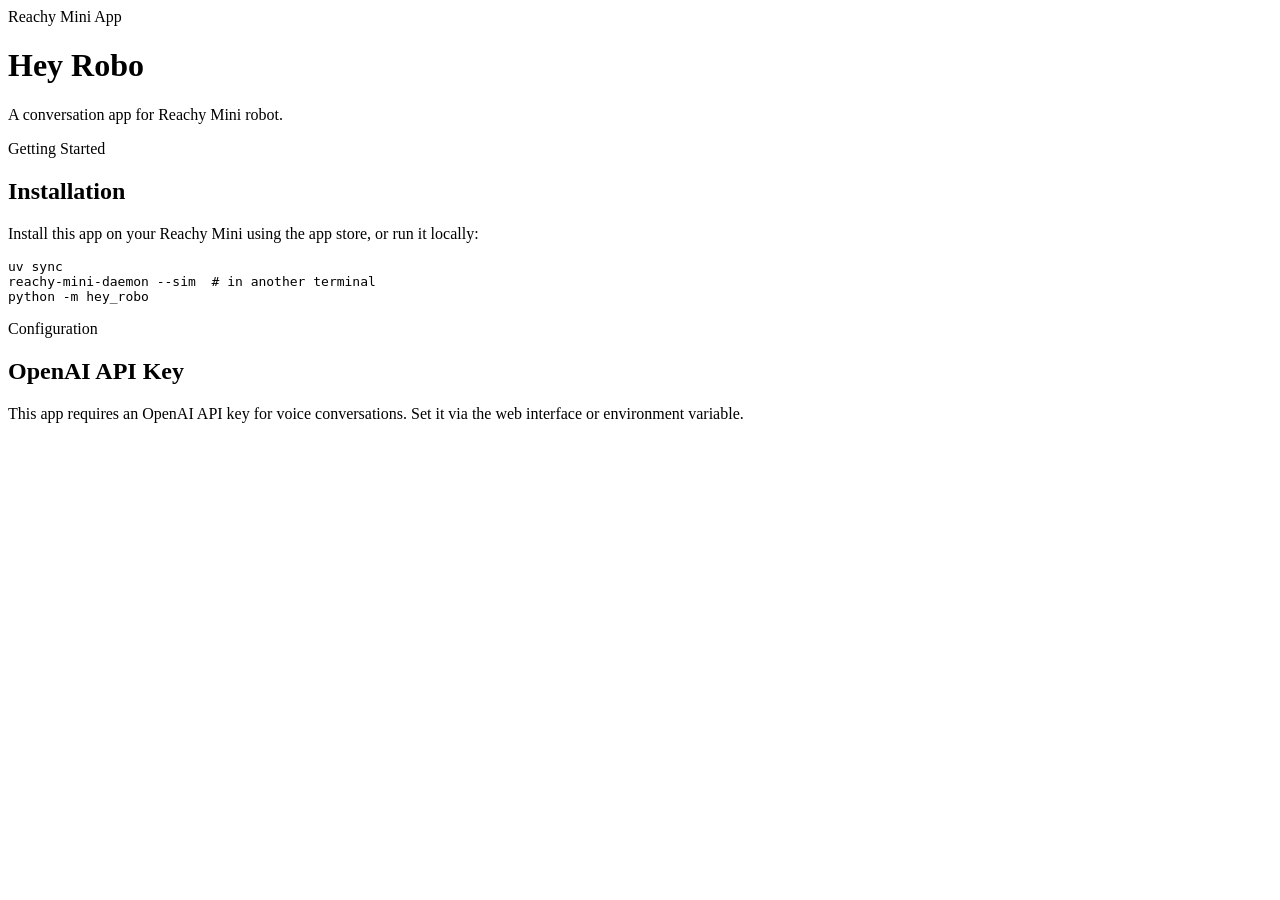
==== hey_robo/index.html @ 848850e2 "Add HeyRobo Reachy Mini assistant app" ====
<!doctype html>
<html lang="en">
  <head>
    <meta charset="utf-8" />
    <meta name="viewport" content="width=device-width, initial-scale=1" />
    <title>Hey Robo</title>
    <link rel="stylesheet" href="style.css" />
  </head>
  <body>
    <div class="ambient"></div>
    <div class="container">
      <header class="hero">
        <div class="pill">Reachy Mini App</div>
        <h1>Hey Robo</h1>
        <p class="subtitle">A conversation app for Reachy Mini robot.</p>
      </header>

      <div class="panel">
        <div class="panel-heading">
          <div>
            <p class="eyebrow">Getting Started</p>
            <h2>Installation</h2>
          </div>
        </div>
        <p class="muted">Install this app on your Reachy Mini using the app store, or run it locally:</p>
        <pre><code>uv sync
reachy-mini-daemon --sim  # in another terminal
python -m hey_robo</code></pre>
      </div>

      <div class="panel">
        <div class="panel-heading">
          <div>
            <p class="eyebrow">Configuration</p>
            <h2>OpenAI API Key</h2>
          </div>
        </div>
        <p class="muted">This app requires an OpenAI API key for voice conversations. Set it via the web interface or environment variable.</p>
      </div>
    </div>
  </body>
</html>
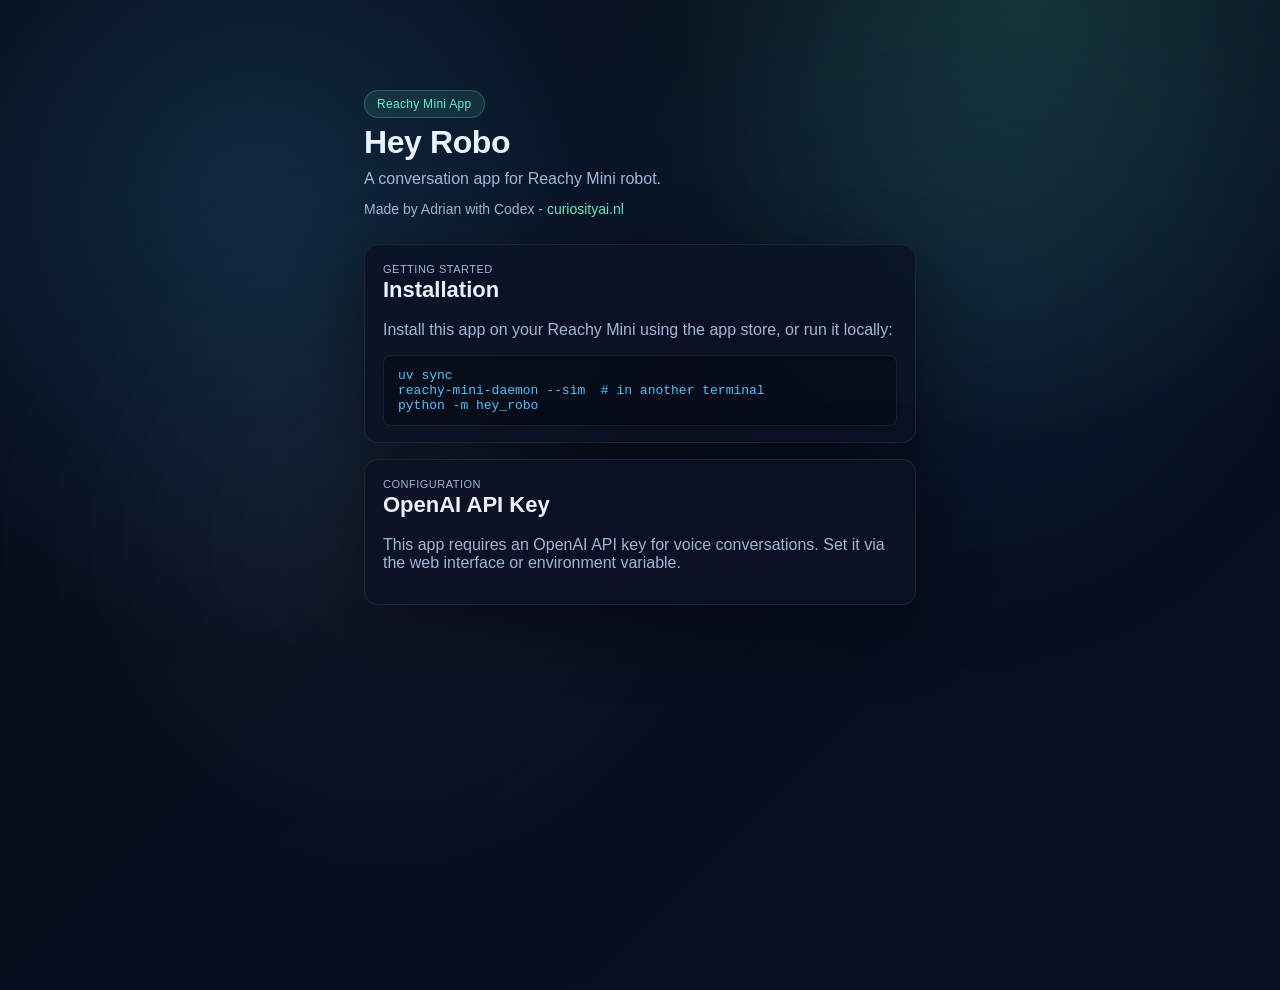
==== commit acc34539: "Add creator attribution to HeyRobo docs" ====
--- a/hey_robo/index.html
+++ b/hey_robo/index.html
@@ -13,6 +13,7 @@
         <div class="pill">Reachy Mini App</div>
         <h1>Hey Robo</h1>
         <p class="subtitle">A conversation app for Reachy Mini robot.</p>
+        <p class="subtitle credit">Made by Adrian with Codex - <a href="https://curiosityai.nl">curiosityai.nl</a></p>
       </header>
 
       <div class="panel">
@@ -39,4 +40,4 @@
       </div>
     </div>
   </body>
-</html>+</html>
--- a/hey_robo/style.css
+++ b/hey_robo/style.css
@@ -0,0 +1,124 @@
+:root {
+  --bg: #060b1a;
+  --bg-2: #071023;
+  --panel: rgba(11, 18, 36, 0.8);
+  --border: rgba(255, 255, 255, 0.08);
+  --text: #eaf2ff;
+  --muted: #9fb6d7;
+  --accent: #45c4ff;
+  --accent-2: #5ef0c1;
+  --shadow: 0 20px 70px rgba(0, 0, 0, 0.45);
+}
+
+* { box-sizing: border-box; }
+body {
+  margin: 0;
+  min-height: 100vh;
+  font-family: "Space Grotesk", "Inter", "Segoe UI", sans-serif;
+  background: radial-gradient(circle at 20% 20%, rgba(69, 196, 255, 0.16), transparent 35%),
+              radial-gradient(circle at 80% 0%, rgba(94, 240, 193, 0.16), transparent 32%),
+              linear-gradient(135deg, var(--bg), var(--bg-2));
+  color: var(--text);
+}
+
+.ambient {
+  position: fixed;
+  inset: 0;
+  background: radial-gradient(circle at 30% 60%, rgba(255, 255, 255, 0.05), transparent 35%),
+              radial-gradient(circle at 75% 30%, rgba(69, 196, 255, 0.08), transparent 32%);
+  filter: blur(60px);
+  z-index: 0;
+  pointer-events: none;
+}
+
+.container {
+  position: relative;
+  max-width: 600px;
+  margin: 10vh auto;
+  padding: 0 24px 40px;
+  z-index: 1;
+}
+
+.hero {
+  margin-bottom: 24px;
+}
+.hero h1 {
+  margin: 6px 0 6px;
+  font-size: 32px;
+  letter-spacing: -0.4px;
+}
+.subtitle {
+  margin: 0;
+  color: var(--muted);
+  line-height: 1.5;
+}
+.credit {
+  margin-top: 8px;
+  font-size: 14px;
+}
+.credit a {
+  color: var(--accent-2);
+  text-decoration: none;
+}
+.credit a:hover {
+  text-decoration: underline;
+}
+.pill {
+  display: inline-flex;
+  align-items: center;
+  gap: 6px;
+  padding: 6px 12px;
+  border-radius: 999px;
+  background: rgba(94, 240, 193, 0.1);
+  color: var(--accent-2);
+  font-size: 12px;
+  letter-spacing: 0.3px;
+  border: 1px solid rgba(94, 240, 193, 0.25);
+}
+
+.panel {
+  background: var(--panel);
+  border: 1px solid var(--border);
+  border-radius: 14px;
+  padding: 18px 18px 16px;
+  box-shadow: var(--shadow);
+  backdrop-filter: blur(10px);
+  margin-top: 16px;
+}
+.panel-heading {
+  display: flex;
+  align-items: center;
+  justify-content: space-between;
+  gap: 12px;
+  margin-bottom: 8px;
+}
+.panel-heading h2 {
+  margin: 2px 0;
+  font-size: 22px;
+}
+.eyebrow {
+  margin: 0;
+  text-transform: uppercase;
+  font-size: 11px;
+  letter-spacing: 0.5px;
+  color: var(--muted);
+}
+.muted { color: var(--muted); }
+
+pre {
+  background: rgba(0, 0, 0, 0.3);
+  border: 1px solid var(--border);
+  border-radius: 8px;
+  padding: 12px 14px;
+  overflow-x: auto;
+  margin: 12px 0 0;
+}
+code {
+  font-family: "SF Mono", "Fira Code", monospace;
+  font-size: 13px;
+  color: var(--accent);
+}
+
+@media (max-width: 760px) {
+  .hero h1 { font-size: 26px; }
+}
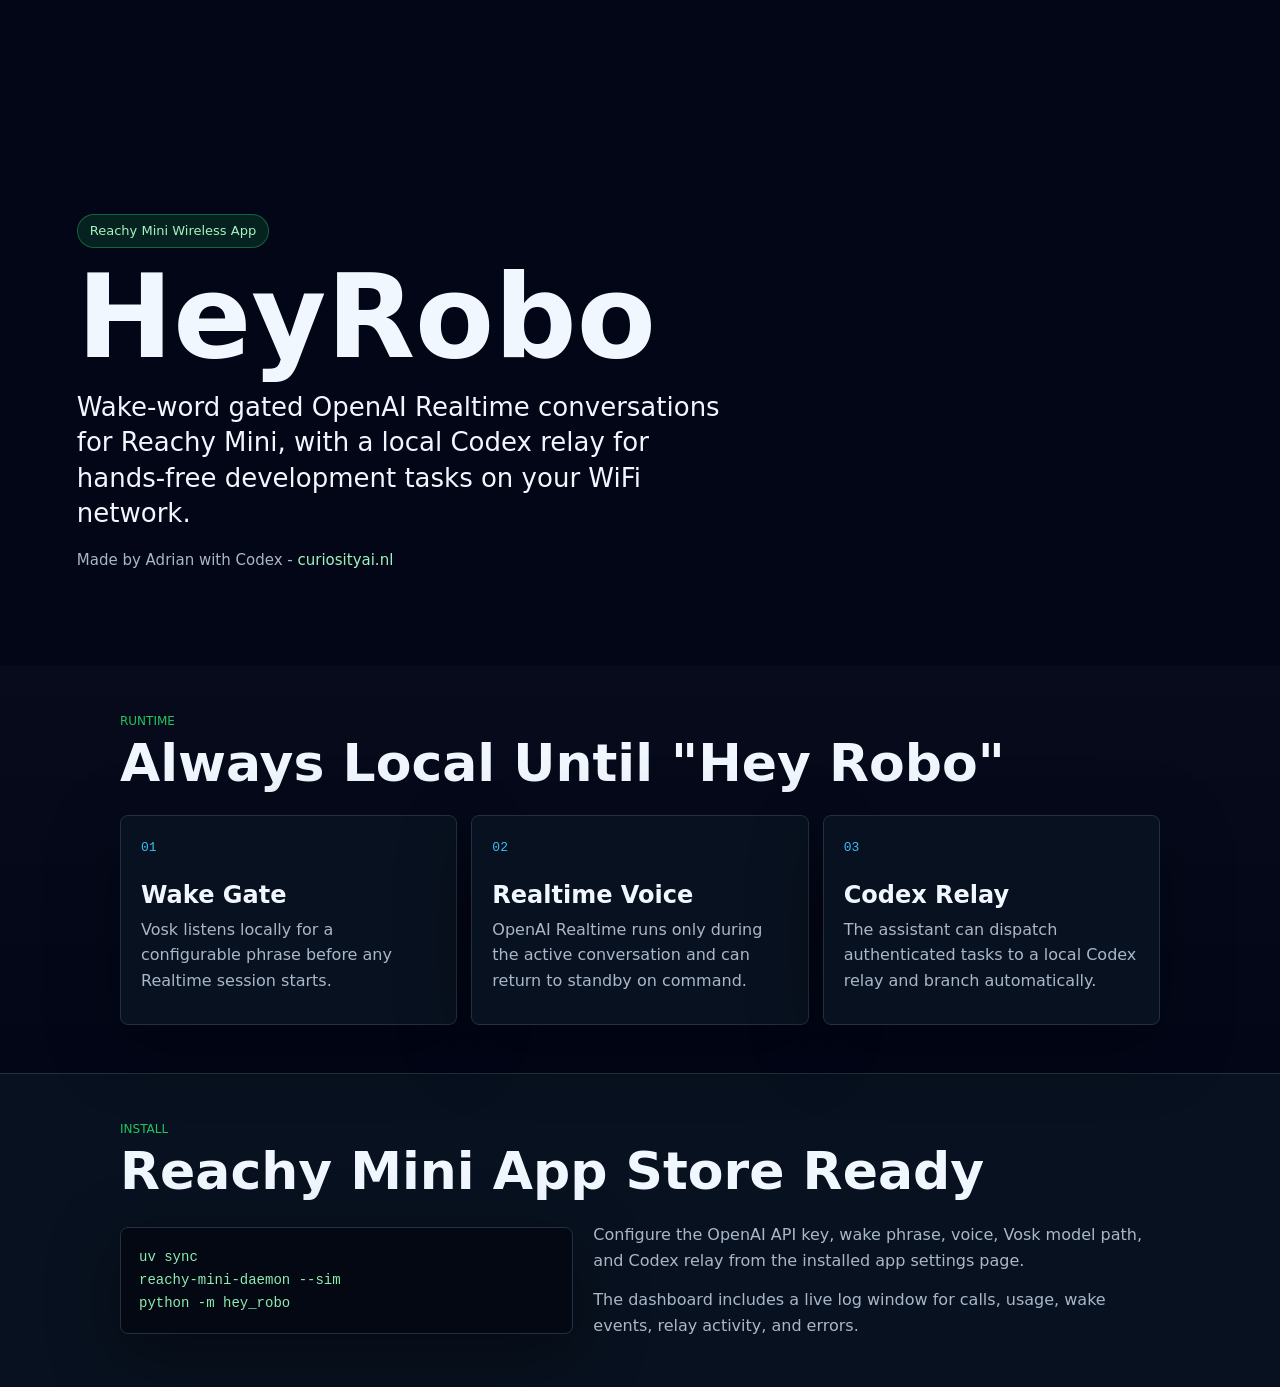
==== commit 49181b83: "Improve HeyRobo dashboard and Space page" ====
--- a/hey_robo/index.html
+++ b/hey_robo/index.html
@@ -3,41 +3,65 @@
   <head>
     <meta charset="utf-8" />
     <meta name="viewport" content="width=device-width, initial-scale=1" />
-    <title>Hey Robo</title>
+    <title>HeyRobo</title>
     <link rel="stylesheet" href="style.css" />
   </head>
   <body>
-    <div class="ambient"></div>
-    <div class="container">
-      <header class="hero">
-        <div class="pill">Reachy Mini App</div>
-        <h1>Hey Robo</h1>
-        <p class="subtitle">A conversation app for Reachy Mini robot.</p>
-        <p class="subtitle credit">Made by Adrian with Codex - <a href="https://curiosityai.nl">curiosityai.nl</a></p>
-      </header>
+    <main>
+      <section class="hero" aria-label="HeyRobo Reachy Mini assistant">
+        <div class="hero-content">
+          <p class="pill">Reachy Mini Wireless App</p>
+          <h1>HeyRobo</h1>
+          <p class="subtitle">
+            Wake-word gated OpenAI Realtime conversations for Reachy Mini, with a local Codex relay for hands-free
+            development tasks on your WiFi network.
+          </p>
+          <p class="credit">Made by Adrian with Codex - <a href="https://curiosityai.nl">curiosityai.nl</a></p>
+        </div>
+      </section>
 
-      <div class="panel">
-        <div class="panel-heading">
-          <div>
-            <p class="eyebrow">Getting Started</p>
-            <h2>Installation</h2>
+      <section class="band">
+        <div class="section-heading">
+          <p class="eyebrow">Runtime</p>
+          <h2>Always Local Until "Hey Robo"</h2>
+        </div>
+        <div class="feature-grid">
+          <article>
+            <span>01</span>
+            <h3>Wake Gate</h3>
+            <p>Vosk listens locally for a configurable phrase before any Realtime session starts.</p>
+          </article>
+          <article>
+            <span>02</span>
+            <h3>Realtime Voice</h3>
+            <p>OpenAI Realtime runs only during the active conversation and can return to standby on command.</p>
+          </article>
+          <article>
+            <span>03</span>
+            <h3>Codex Relay</h3>
+            <p>The assistant can dispatch authenticated tasks to a local Codex relay and branch automatically.</p>
+          </article>
+        </div>
+      </section>
+
+      <section class="band muted-band">
+        <div class="section-heading">
+          <p class="eyebrow">Install</p>
+          <h2>Reachy Mini App Store Ready</h2>
+        </div>
+        <div class="setup-grid">
+          <pre><code>uv sync
+reachy-mini-daemon --sim
+python -m hey_robo</code></pre>
+          <div class="copy">
+            <p>
+              Configure the OpenAI API key, wake phrase, voice, Vosk model path, and Codex relay from the installed app
+              settings page.
+            </p>
+            <p>The dashboard includes a live log window for calls, usage, wake events, relay activity, and errors.</p>
           </div>
         </div>
-        <p class="muted">Install this app on your Reachy Mini using the app store, or run it locally:</p>
-        <pre><code>uv sync
-reachy-mini-daemon --sim  # in another terminal
-python -m hey_robo</code></pre>
-      </div>
-
-      <div class="panel">
-        <div class="panel-heading">
-          <div>
-            <p class="eyebrow">Configuration</p>
-            <h2>OpenAI API Key</h2>
-          </div>
-        </div>
-        <p class="muted">This app requires an OpenAI API key for voice conversations. Set it via the web interface or environment variable.</p>
-      </div>
-    </div>
+      </section>
+    </main>
   </body>
 </html>
--- a/hey_robo/style.css
+++ b/hey_robo/style.css
@@ -1,124 +1,226 @@
 :root {
-  --bg: #060b1a;
-  --bg-2: #071023;
-  --panel: rgba(11, 18, 36, 0.8);
-  --border: rgba(255, 255, 255, 0.08);
-  --text: #eaf2ff;
-  --muted: #9fb6d7;
-  --accent: #45c4ff;
-  --accent-2: #5ef0c1;
-  --shadow: 0 20px 70px rgba(0, 0, 0, 0.45);
-}
-
-* { box-sizing: border-box; }
+  --bg: #020617;
+  --surface: #08111f;
+  --surface-2: #0d1827;
+  --border: #223044;
+  --text: #f1f7ff;
+  --muted: #a8b7c9;
+  --ok: #22c55e;
+  --accent: #38bdf8;
+  --warn: #f59e0b;
+  --shadow: 0 20px 70px rgba(0, 0, 0, 0.36);
+  --radius: 8px;
+}
+
+* {
+  box-sizing: border-box;
+}
+
+html {
+  color-scheme: dark;
+}
+
 body {
   margin: 0;
   min-height: 100vh;
-  font-family: "Space Grotesk", "Inter", "Segoe UI", sans-serif;
-  background: radial-gradient(circle at 20% 20%, rgba(69, 196, 255, 0.16), transparent 35%),
-              radial-gradient(circle at 80% 0%, rgba(94, 240, 193, 0.16), transparent 32%),
-              linear-gradient(135deg, var(--bg), var(--bg-2));
+  font-family:
+    "Inter",
+    "Fira Sans",
+    system-ui,
+    -apple-system,
+    BlinkMacSystemFont,
+    "Segoe UI",
+    sans-serif;
+  background: var(--bg);
   color: var(--text);
 }
 
-.ambient {
-  position: fixed;
-  inset: 0;
-  background: radial-gradient(circle at 30% 60%, rgba(255, 255, 255, 0.05), transparent 35%),
-              radial-gradient(circle at 75% 30%, rgba(69, 196, 255, 0.08), transparent 32%);
-  filter: blur(60px);
-  z-index: 0;
-  pointer-events: none;
-}
-
-.container {
-  position: relative;
-  max-width: 600px;
-  margin: 10vh auto;
-  padding: 0 24px 40px;
-  z-index: 1;
+a {
+  color: #9cf4ba;
 }
 
 .hero {
-  margin-bottom: 24px;
-}
-.hero h1 {
-  margin: 6px 0 6px;
-  font-size: 32px;
-  letter-spacing: -0.4px;
-}
+  min-height: 74dvh;
+  display: flex;
+  align-items: end;
+  padding: clamp(28px, 6vw, 80px);
+  background:
+    linear-gradient(90deg, rgba(2, 6, 23, 0.96) 0%, rgba(2, 6, 23, 0.72) 46%, rgba(2, 6, 23, 0.2) 100%),
+    linear-gradient(0deg, rgba(2, 6, 23, 0.82) 0%, rgba(2, 6, 23, 0.08) 48%),
+    url("https://cdn-uploads.huggingface.co/production/uploads/671faa3a541a76b548647676/uEa13KsL5wtQREVZ1ixwc.png")
+      center right / cover no-repeat;
+}
+
+.hero-content {
+  width: min(700px, 100%);
+  padding-bottom: 18px;
+}
+
+.pill {
+  display: inline-flex;
+  min-height: 34px;
+  align-items: center;
+  margin: 0 0 14px;
+  border: 1px solid rgba(34, 197, 94, 0.42);
+  border-radius: 999px;
+  padding: 7px 12px;
+  color: #a7f3bf;
+  background: rgba(34, 197, 94, 0.14);
+  font-size: 13px;
+}
+
+h1,
+h2,
+h3,
+p {
+  letter-spacing: 0;
+}
+
+h1 {
+  margin: 0;
+  font-size: clamp(46px, 9vw, 118px);
+  line-height: 0.96;
+}
+
 .subtitle {
-  margin: 0;
+  max-width: 650px;
+  margin: 18px 0 0;
+  color: var(--text);
+  font-size: clamp(18px, 2.4vw, 26px);
+  line-height: 1.35;
+}
+
+.credit {
+  margin: 18px 0 0;
   color: var(--muted);
+  font-size: 15px;
   line-height: 1.5;
 }
-.credit {
-  margin-top: 8px;
-  font-size: 14px;
-}
+
 .credit a {
-  color: var(--accent-2);
+  color: #9cf4ba;
   text-decoration: none;
 }
+
 .credit a:hover {
   text-decoration: underline;
 }
-.pill {
-  display: inline-flex;
+
+.band {
+  padding: 48px clamp(20px, 5vw, 72px);
+  background:
+    linear-gradient(180deg, rgba(255, 255, 255, 0.02), transparent),
+    var(--bg);
+}
+
+.muted-band {
+  background: var(--surface);
+  border-top: 1px solid var(--border);
+}
+
+.section-heading {
+  width: min(1040px, 100%);
+  margin: 0 auto 24px;
+}
+
+.eyebrow {
+  margin: 0 0 8px;
+  color: var(--ok);
+  font-size: 12px;
+  text-transform: uppercase;
+}
+
+h2 {
+  margin: 0;
+  font-size: clamp(28px, 4.5vw, 52px);
+  line-height: 1.05;
+}
+
+.feature-grid,
+.setup-grid {
+  width: min(1040px, 100%);
+  margin: 0 auto;
+}
+
+.feature-grid {
+  display: grid;
+  grid-template-columns: repeat(3, minmax(0, 1fr));
+  gap: 14px;
+}
+
+article {
+  min-height: 210px;
+  border: 1px solid var(--border);
+  border-radius: var(--radius);
+  padding: 20px;
+  background: var(--surface);
+  box-shadow: var(--shadow);
+}
+
+article span {
+  color: var(--accent);
+  font-family: "Fira Code", "SFMono-Regular", ui-monospace, monospace;
+  font-size: 13px;
+}
+
+h3 {
+  margin: 26px 0 8px;
+  font-size: 24px;
+}
+
+article p,
+.copy p {
+  margin: 0;
+  color: var(--muted);
+  font-size: 16px;
+  line-height: 1.6;
+}
+
+.setup-grid {
+  display: grid;
+  grid-template-columns: minmax(280px, 0.8fr) minmax(300px, 1fr);
+  gap: 20px;
   align-items: center;
-  gap: 6px;
-  padding: 6px 12px;
-  border-radius: 999px;
-  background: rgba(94, 240, 193, 0.1);
-  color: var(--accent-2);
-  font-size: 12px;
-  letter-spacing: 0.3px;
-  border: 1px solid rgba(94, 240, 193, 0.25);
-}
-
-.panel {
-  background: var(--panel);
+}
+
+pre {
+  margin: 0;
+  overflow-x: auto;
   border: 1px solid var(--border);
-  border-radius: 14px;
-  padding: 18px 18px 16px;
+  border-radius: var(--radius);
+  padding: 18px;
+  background: #030813;
   box-shadow: var(--shadow);
-  backdrop-filter: blur(10px);
-  margin-top: 16px;
-}
-.panel-heading {
-  display: flex;
-  align-items: center;
-  justify-content: space-between;
-  gap: 12px;
-  margin-bottom: 8px;
-}
-.panel-heading h2 {
-  margin: 2px 0;
-  font-size: 22px;
-}
-.eyebrow {
-  margin: 0;
-  text-transform: uppercase;
-  font-size: 11px;
-  letter-spacing: 0.5px;
-  color: var(--muted);
-}
-.muted { color: var(--muted); }
-
-pre {
-  background: rgba(0, 0, 0, 0.3);
-  border: 1px solid var(--border);
-  border-radius: 8px;
-  padding: 12px 14px;
-  overflow-x: auto;
-  margin: 12px 0 0;
-}
+}
+
 code {
-  font-family: "SF Mono", "Fira Code", monospace;
-  font-size: 13px;
-  color: var(--accent);
-}
-
-@media (max-width: 760px) {
-  .hero h1 { font-size: 26px; }
-}
+  color: #8decae;
+  font-family: "Fira Code", "SFMono-Regular", ui-monospace, monospace;
+  font-size: 14px;
+  line-height: 1.65;
+}
+
+.copy {
+  display: grid;
+  gap: 14px;
+}
+
+@media (max-width: 820px) {
+  .hero {
+    min-height: 72dvh;
+    align-items: end;
+    background:
+      linear-gradient(0deg, rgba(2, 6, 23, 0.96) 0%, rgba(2, 6, 23, 0.72) 58%, rgba(2, 6, 23, 0.24) 100%),
+      url("https://cdn-uploads.huggingface.co/production/uploads/671faa3a541a76b548647676/uEa13KsL5wtQREVZ1ixwc.png")
+        center top / cover no-repeat;
+  }
+
+  .feature-grid,
+  .setup-grid {
+    grid-template-columns: 1fr;
+  }
+
+  article {
+    min-height: 0;
+  }
+}
